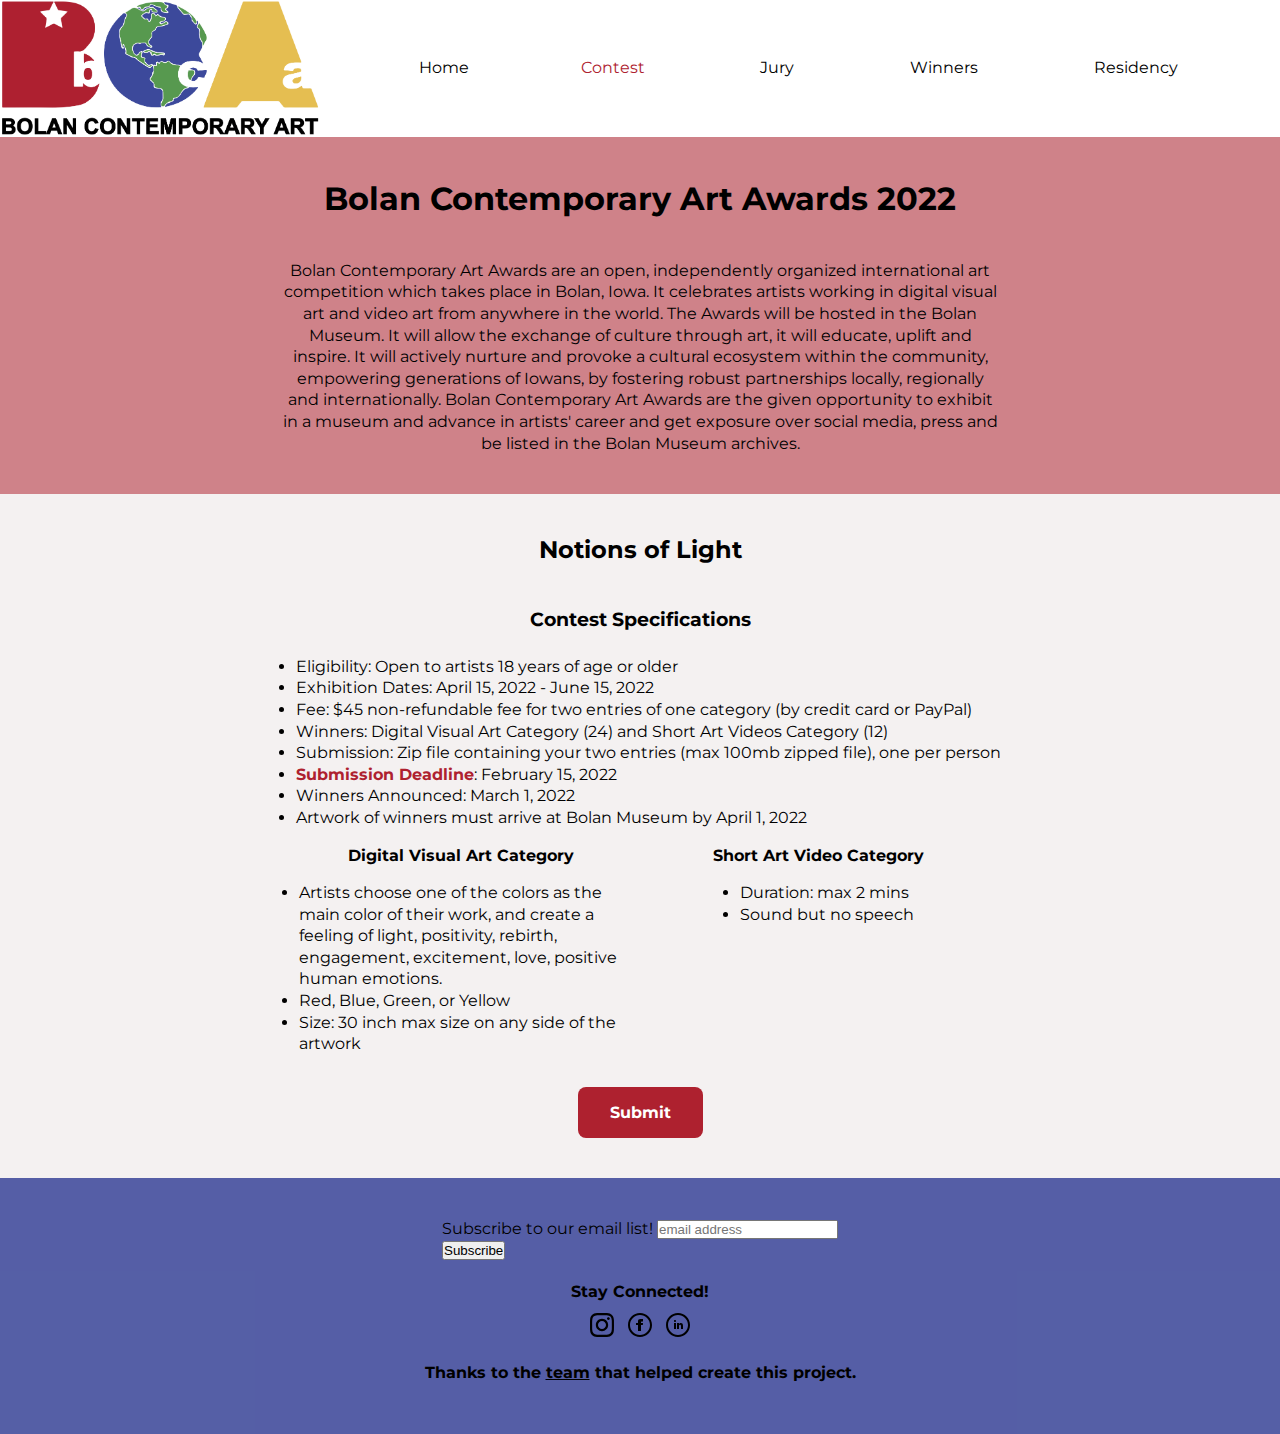
==== contest.html @ fd66742b "more call to action for CONTEST on HOME | renamed SUBMISSION to CONTEST" ====
<!DOCTYPE html>
<html lang="en">
	<head>
		<!-- Global site tag (gtag.js) - Google Analytics -->
		<script
			async
			src="https://www.googletagmanager.com/gtag/js?id=UA-205729098-1"
		></script>
		<script>
			window.dataLayer = window.dataLayer || [];
			function gtag() {
				dataLayer.push(arguments);
			}
			gtag('js', new Date());

			gtag('config', 'UA-205729098-1');
		</script>
		<meta charset="UTF-8" />
		<meta
			name="viewport"
			content="width=device-width, initial-scale=1.0, shrink-to-fit=no"
		/>
		<meta http-equiv="Cache-Control" content="no-cache" />
		<link rel="shortcut icon" href="images/favicon.png" />
		<link rel="stylesheet" href="styles/main.css" />
		<link rel="stylesheet" href="styles/headerfooter.css" />
		<link rel="stylesheet" href="styles/contest.css?v=oct15" />
		<!-- MailChimp Styles -->
		<link
			href="//cdn-images.mailchimp.com/embedcode/horizontal-slim-10_7.css"
			rel="stylesheet"
			type="text/css"
		/>
		<title>CONTEST | Bolan Museum</title>
	</head>
	<body>
		<header>
			<img
				src="images/bca_logo.png"
				alt="BCA Logo"
				onclick="window.location='index.html'"
			/>
			<nav>
				<ul>
					<li data-text="Home"><a href="index.html">Home</a></li>
					<li data-text="Contest">
						<a href="contest.html" id="activeTab">Contest</a>
					</li>
					<li data-text="Jury"><a href="jury.html">Jury</a></li>
					<li data-text="Winners"><a href="winners.html">Winners</a></li>
					<li data-text="Residency"><a href="residency.html">Residency</a></li>
				</ul>
			</nav>
		</header>
		<main>
			<section class="opening">
				<h1>Bolan Contemporary Art Awards 2022</h1>
				<p>
					Bolan Contemporary Art Awards are an open, independently organized
					international art competition which takes place in Bolan, Iowa. It
					celebrates artists working in digital visual art and video art from
					anywhere in the world. The Awards will be hosted in the Bolan Museum.
					It will allow the exchange of culture through art, it will educate,
					uplift and inspire. It will actively nurture and provoke a cultural
					ecosystem within the community, empowering generations of Iowans, by
					fostering robust partnerships locally, regionally and internationally.
					Bolan Contemporary Art Awards are the given opportunity to exhibit in
					a museum and advance in artists' career and get exposure over social
					media, press and be listed in the Bolan Museum archives.
				</p>
			</section>
			<section class="notionsLight">
				<h2>Notions of Light</h2>
				<h3>Contest Specifications</h3>
				<ul>
					<li>Eligibility: Open to artists 18 years of age or older</li>
					<li>Exhibition Dates: April 15, 2022 - June 15, 2022</li>
					<li>
						Fee: $45 non-refundable fee for two entries of one category (by
						credit card or PayPal)
					</li>
					<li>
						Winners: Digital Visual Art Category (24) and Short Art Videos
						Category (12)
					</li>
					<li>
						Submission: Zip file containing your two entries (max 100mb zipped
						file), one per person
					</li>
					<li><strong> Submission Deadline</strong>: February 15, 2022</li>
					<li>Winners Announced: March 1, 2022</li>
					<li>
						Artwork of winners must arrive at Bolan Museum by April 1, 2022
					</li>
				</ul>
				<section class="categories">
					<div class="digital">
						<h4>Digital Visual Art Category</h4>
						<ul>
							<li>
								Artists choose one of the colors as the main color of their
								work, and create a feeling of light, positivity, rebirth,
								engagement, excitement, love, positive human emotions.
							</li>
							<li>Red, Blue, Green, or Yellow</li>
							<li>Size: 30 inch max size on any side of the artwork</li>
						</ul>
					</div>
					<div class="video">
						<h4>Short Art Video Category</h4>
						<ul>
							<li>Duration: max 2 mins</li>
							<li>Sound but no speech</li>
						</ul>
					</div>
				</section>
				<button onclick="window.location='gateway.html'">Submit</button>
			</section>
		</main>
		<footer>
			<section id="mc_embed_signup">
				<form
					action="https://bolancontemporaryart.us6.list-manage.com/subscribe/post?u=6b4e39f2418471175b57dffed&amp;id=958021556c"
					method="post"
					id="mc-embedded-subscribe-form"
					name="mc-embedded-subscribe-form"
					class="validate"
					target="_blank"
					novalidate
				>
					<div id="mc_embed_signup_scroll">
						<label for="mce-EMAIL">Subscribe to our email list!</label>
						<input
							type="email"
							value=""
							name="EMAIL"
							class="email"
							id="mce-EMAIL"
							placeholder="email address"
							required
						/>
						<!-- real people should not fill this in and expect good things - do not remove this or risk form bot signups-->
						<div style="position: absolute; left: -5000px" aria-hidden="true">
							<input
								type="text"
								name="b_6b4e39f2418471175b57dffed_958021556c"
								tabindex="-1"
								value=""
							/>
						</div>
						<div class="clear">
							<input
								type="submit"
								value="Subscribe"
								name="subscribe"
								id="mc-embedded-subscribe"
								class="button"
							/>
						</div>
					</div>
				</form>
			</section>
			<section class="socialMedia">
				<h6>Stay Connected!</h6>
				<div>
					<a href="https://www.instagram.com/bolancontemporaryart">
						<img src="images/iconmonstr-instagram-11.svg" alt="Instagram" />
					</a>
					<a
						href="https://www.facebook.com/Bolan-Contemporary-Art-100434562190916"
					>
						<img src="images/iconmonstr-facebook-5.svg" alt="Facebook" />
					</a>
					<a
						href="https://www.linkedin.com/company/bolan-contemporary-art-museum"
						><img src="images/iconmonstr-linkedin-5.svg" alt="LinkedIn"
					/></a>
				</div>
			</section>
			<section class="thanks">
				<h6>
					Thanks to the <a href="thanks.html">team</a> that helped create this
					project.
				</h6>
			</section>
		</footer>
	</body>
</html>
---- styles/main.css ----
@import url('https://fonts.googleapis.com/css2?family=Montserrat:wght@400;700&display=swap');
/* @import url('https://fonts.googleapis.com/css2?family=Pacifico&text=Art%20Contest%20Now%20Open!&display=swap'); */
@import url('https://fonts.googleapis.com/css2?family=Pacifico&display=swap');

:root {
	--clrPrimary: #ae212f;
	--clrAccent: #e4bf50;
	--clrPrimaryTitle: #ae212f88;
	--clrAccentBG: #f5d36d;
	--layoutPadding: 2.5rem 1rem;
	--offWhiteBG: rgb(244, 241, 241);
	--footerBG: #3c489bdd;
}

* {
	margin: 0;
	padding: 0;
	box-sizing: border-box;
}

html {
	font-family: Montserrat, sans-serif;
	background-color: var(--offWhiteBG);
	line-height: 1.35;
}

/* GUIDELINES

• section padding: layoutPadding
• flexbox gap: 10px or space-evenly
• css comment headers: one per html section
• content left/right padding: 1rem from side of viewport
• title/h1 padding: 2.5rem total padding top and bottom
• section widths: text and some multimedia sections should have 65ch max-widths

*/
---- styles/headerfooter.css ----
/* HEADER */

header {
	display: flex;
	flex-direction: column;
}

header img {
	width: 100%;
}

header nav {
	background-color: white;
}

header nav ul {
	list-style-type: none;
	display: flex;
	/* add for og nav */
	/* flex-wrap: wrap;
	justify-content: space-evenly; */
	gap: 10px;
	padding: var(--layoutPadding);
	width: 100%;
	overflow-y: scroll; /* delete for og nav */
}

header nav li {
	display: inline-block;
	padding: 10px 20px;
	border-radius: 8px;
}

header nav a {
	text-decoration: none;
	color: black;
}

header nav li:hover a {
	color: var(--clrPrimary);
	font-weight: bold;
}

#activeTab {
	color: var(--clrPrimary);
}

/* prevents bolding on hover from causing layout shift */
header nav li::before {
	display: block;
	content: attr(data-text);
	font-weight: bold;
	height: 0;
	overflow: hidden;
	visibility: hidden;
}

@media screen and (min-width: 700px) {
	header {
		flex-direction: row;
	}

	header img {
		width: 40%;
	}

	nav {
		display: flex;
		justify-content: center;
		align-items: center;
		width: 60%;
	}

	/* styles for putting nav bar on baseline */
	/* nav {
		align-items: baseline;
	}
	header nav ul {
		padding-bottom: 0;
	} */
}

@media screen and (min-width: 1000px) {
	header img {
		width: 25%;
	}

	header nav ul {
		justify-content: space-evenly; /* delete for og nav */
	}

	nav {
		width: 75%;
	}
}

/* FOOTER */

footer {
	background-color: var(--footerBG);
	padding: var(--layoutPadding);
	display: flex;
	flex-direction: column;
	align-items: center;
	gap: 20px;
}

footer h6,
#mc_embed_signup_scroll label {
	font-size: 1rem;
	padding-bottom: 10px;
	text-align: center;
}

.socialMedia {
	display: flex;
	flex-direction: column;
	align-items: center;
}

.socialMedia a {
	text-decoration: none;
	margin: 0 5px;
}

.thanks a {
	color: black;
}
---- styles/contest.css ----
/* OPENING */

.opening {
	padding: var(--layoutPadding);
	background-color: var(--clrPrimaryTitle);
	display: flex;
	justify-content: center;
	align-items: center;
	flex-direction: column;
}

h1 {
	text-align: center;
	padding-bottom: 2.5rem;
}

p {
	text-align: center;
	max-width: 65ch;
}

/* NOTIONS OF LIGHT */

.notionsLight {
	background-color: var(--offWhiteBG);
	padding: var(--layoutPadding);
	display: flex;
	flex-direction: column;
	align-items: center;
}

.notionsLight ul {
	padding-left: 1rem;
}

.notions li {
	max-width: 65ch;
}

h2 {
	padding-bottom: 2.5rem;
	text-align: center;
}

h3 {
	text-align: center;
	padding-bottom: 1.5rem;
}

.notionsLight strong {
	color: var(--clrPrimary);
}

.categories {
	display: flex;
	flex-direction: column;
}

.categories div {
	max-width: 65ch;
}

.categories h4 {
	padding: 1rem 0;
}

button {
	padding: 1rem 2rem;
	border: none;
	border-radius: 8px;
	background-color: var(--clrPrimary);
	font-family: Montserrat;
	font-weight: bold;
	font-size: 1em;
	color: white;
	margin-top: 2rem;
	transition: transform 0.5s;
}

button:hover {
	transform: scale(1.2);
}

@media screen and (min-width: 800px) {
	.categories {
		flex-direction: row;
		justify-content: center;
		max-width: 65ch;
	}

	.categories div {
		width: 50%;
		display: flex;
		flex-direction: column;
		align-items: center;
	}

	.categories h4 {
		text-align: center;
	}

	.categories ul {
		-padding: 0 3.5rem;
	}
}
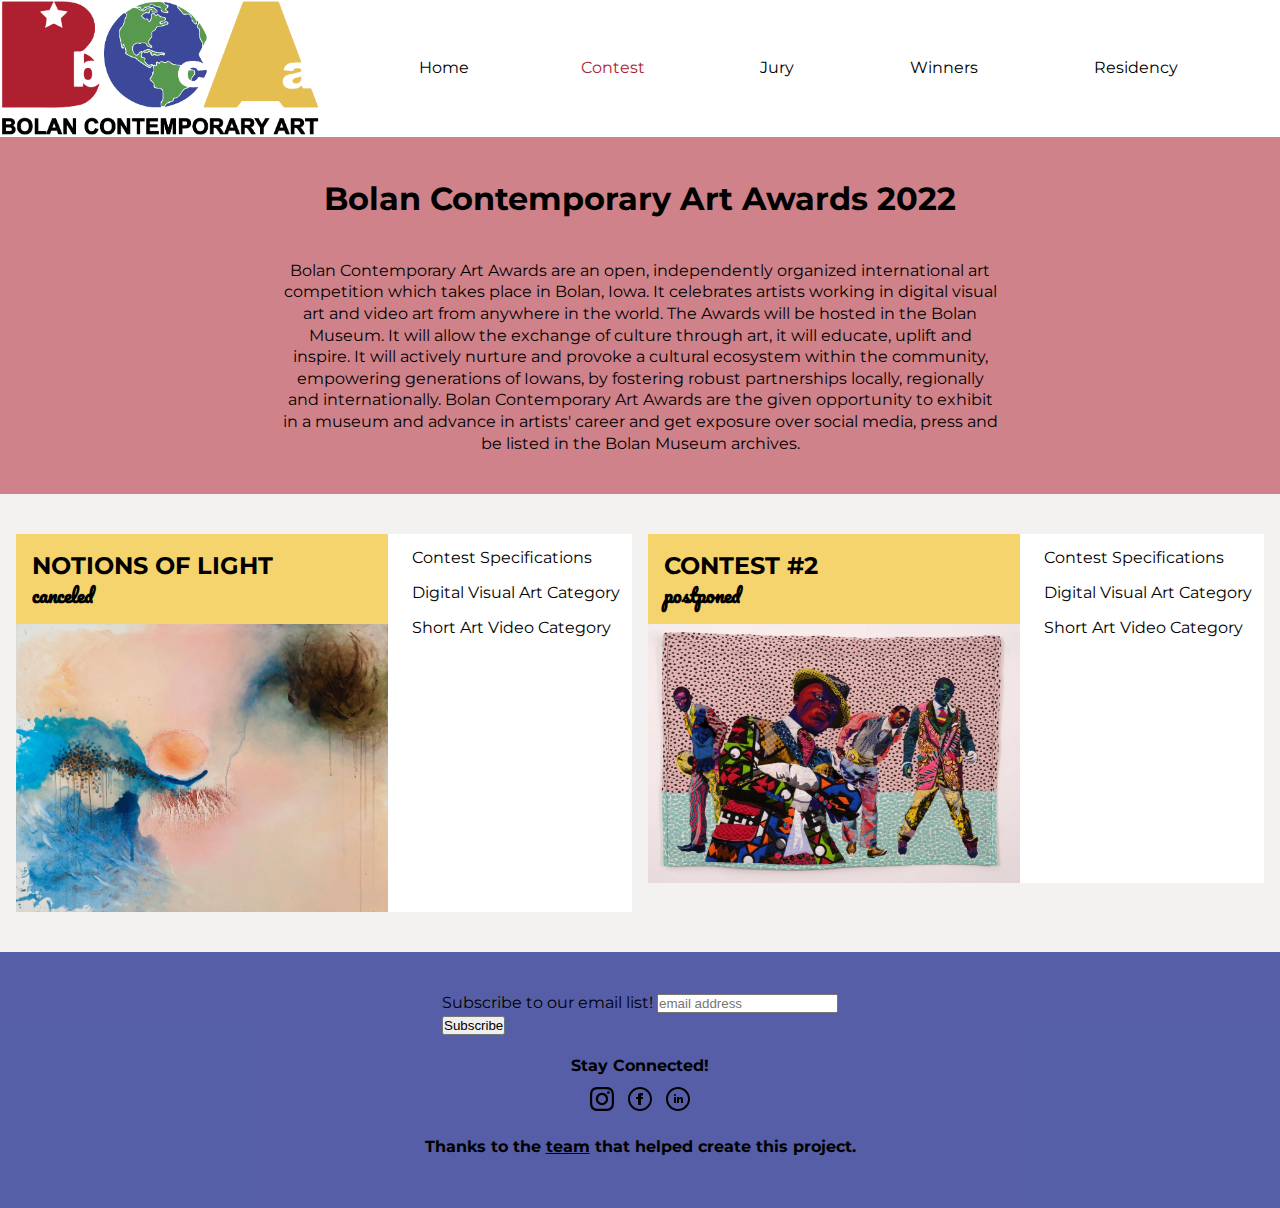
==== commit 027ac2da: "updates" ====
--- a/contest.html
+++ b/contest.html
@@ -69,52 +69,127 @@
 					media, press and be listed in the Bolan Museum archives.
 				</p>
 			</section>
-			<section class="notionsLight">
-				<h2>Notions of Light</h2>
-				<h3>Contest Specifications</h3>
-				<ul>
-					<li>Eligibility: Open to artists 18 years of age or older</li>
-					<li>Exhibition Dates: April 15, 2022 - June 15, 2022</li>
-					<li>
-						Fee: $45 non-refundable fee for two entries of one category (by
-						credit card or PayPal)
-					</li>
-					<li>
-						Winners: Digital Visual Art Category (24) and Short Art Videos
-						Category (12)
-					</li>
-					<li>
-						Submission: Zip file containing your two entries (max 100mb zipped
-						file), one per person
-					</li>
-					<li><strong> Submission Deadline</strong>: February 15, 2022</li>
-					<li>Winners Announced: March 1, 2022</li>
-					<li>
-						Artwork of winners must arrive at Bolan Museum by April 1, 2022
-					</li>
-				</ul>
-				<section class="categories">
-					<div class="digital">
-						<h4>Digital Visual Art Category</h4>
-						<ul>
-							<li>
-								Artists choose one of the colors as the main color of their
-								work, and create a feeling of light, positivity, rebirth,
-								engagement, excitement, love, positive human emotions.
-							</li>
-							<li>Red, Blue, Green, or Yellow</li>
-							<li>Size: 30 inch max size on any side of the artwork</li>
-						</ul>
-					</div>
-					<div class="video">
-						<h4>Short Art Video Category</h4>
-						<ul>
-							<li>Duration: max 2 mins</li>
-							<li>Sound but no speech</li>
-						</ul>
-					</div>
-				</section>
-				<button onclick="window.location='gateway.html'">Submit</button>
+			<section class="contest-wall">
+				<article class="contest" id="notions-of-light">
+					<section class="contest-splash">
+						<div>
+							<h2>NOTIONS OF LIGHT</h2>
+							<h3>canceled</h3>
+						</div>
+						<img src="images/cool-art-1.webp" alt="" />
+					</section>
+					<section class="contest-info">
+						<details>
+							<summary>Contest Specifications</summary>
+							<ul>
+								<li><span>Minimum Age</span> 18</li>
+								<li>
+									<span>Exhibition Dates</span> April 15, 2022 - June 15, 2022
+								</li>
+								<li><span>Fee</span> $45</li>
+								<li>
+									<span>Winners</span> Digital Visual Art (24) & Short Art
+									Videos (12)
+								</li>
+								<li>
+									<span>Submission</span> Max 100MB zip file containing both
+									pieces
+								</li>
+								<li>
+									<span class="important-info">Submission Deadline</span>
+									February 15, 2022
+								</li>
+								<li><span>Winner Announcement</span> March 01, 2022</li>
+								<li>
+									<span>Artwork Delivery</span> Pieces must arrive at Bolan
+									Museum by April 01, 2022
+								</li>
+							</ul>
+						</details>
+						<details>
+							<summary>Digital Visual Art Category</summary>
+							<ul>
+								<li>
+									Artist creates a feeling of light, positivity, rebirth,
+									engagement, excitement, love, & human emotions.
+								</li>
+								<li>
+									Artist uses Red, Green, Blue, or Yellow as the primary color
+									of their art.
+								</li>
+								<li><span>Piece Size</span> Max 30in on any side</li>
+							</ul>
+						</details>
+						<details>
+							<summary>Short Art Video Category</summary>
+							<ul>
+								<li>Artists create a video of their choice.</li>
+								<li><span>Duration</span> Max 2 minutes</li>
+								<li>Sound but no speech</li>
+							</ul>
+						</details>
+					</section>
+				</article>
+				<article class="contest" id="notions-of-light">
+					<section class="contest-splash">
+						<div>
+							<h2>CONTEST #2</h2>
+							<h3>postponed</h3>
+						</div>
+						<img src="images/cool-art-2.webp" alt="" />
+					</section>
+					<section class="contest-info">
+						<details>
+							<summary>Contest Specifications</summary>
+							<ul>
+								<li><span>Minimum Age</span> 18</li>
+								<li>
+									<span>Exhibition Dates</span> April 15, 2022 - June 15, 2022
+								</li>
+								<li><span>Fee</span> $45</li>
+								<li>
+									<span>Winners</span> Digital Visual Art (24) & Short Art
+									Videos (12)
+								</li>
+								<li>
+									<span>Submission</span> Max 100MB zip file containing both
+									pieces
+								</li>
+								<li>
+									<span class="important-info">Submission Deadline</span>
+									February 15, 2022
+								</li>
+								<li><span>Winner Announcement</span> March 01, 2022</li>
+								<li>
+									<span>Artwork Delivery</span> Pieces must arrive at Bolan
+									Museum by April 01, 2022
+								</li>
+							</ul>
+						</details>
+						<details>
+							<summary>Digital Visual Art Category</summary>
+							<ul>
+								<li>
+									Artist creates a feeling of light, positivity, rebirth,
+									engagement, excitement, love, & human emotions.
+								</li>
+								<li>
+									Artist uses Red, Green, Blue, or Yellow as the primary color
+									of their art.
+								</li>
+								<li><span>Piece Size</span> Max 30in on any side</li>
+							</ul>
+						</details>
+						<details>
+							<summary>Short Art Video Category</summary>
+							<ul>
+								<li>Artists create a video of their choice.</li>
+								<li><span>Duration</span> Max 2 minutes</li>
+								<li>Sound but no speech</li>
+							</ul>
+						</details>
+					</section>
+				</article>
 			</section>
 		</main>
 		<footer>
--- a/styles/main.css
+++ b/styles/main.css
@@ -1,5 +1,5 @@
 @import url('https://fonts.googleapis.com/css2?family=Montserrat:wght@400;700&display=swap');
-/* @import url('https://fonts.googleapis.com/css2?family=Pacifico&text=Art%20Contest%20Now%20Open!&display=swap'); */
+/* @import url('https://fonts.googleapis.com/css2?family=Pacifico&text=Contest%20Now%20Open!&display=swap'); */
 @import url('https://fonts.googleapis.com/css2?family=Pacifico&display=swap');
 
 :root {
--- a/styles/contest.css
+++ b/styles/contest.css
@@ -1,5 +1,6 @@
+@import url('https://cdn.iconmonstr.com/1.3.0/css/iconmonstr-iconic-font.min.css');
+
 /* OPENING */
-
 .opening {
 	padding: var(--layoutPadding);
 	background-color: var(--clrPrimaryTitle);
@@ -19,53 +20,104 @@
 	max-width: 65ch;
 }
 
-/* NOTIONS OF LIGHT */
+/* CONTESTS */
 
-.notionsLight {
-	background-color: var(--offWhiteBG);
-	padding: var(--layoutPadding);
+.contest-wall {
 	display: flex;
 	flex-direction: column;
 	align-items: center;
+	padding: var(--layoutPadding);
 }
 
-.notionsLight ul {
+.contest {
+	display: grid;
+	grid-template-columns: 1fr;
+	background: var(--offWhiteBG);
+	max-width: 500px;
+}
+
+.contest + .contest {
+	margin-top: 2.5rem;
+}
+
+.contest-splash {
+	max-width: 400px;
+}
+
+.contest-splash > div {
+	background: var(--clrAccentBG);
+	padding: 1em;
+	position: relative;
+}
+
+.contest-splash h2 {
+	display: inline-block;
+	max-width: 75%;
+}
+
+.contest-splash h3 {
+	max-width: 75%;
+	font-family: Pacifico;
+}
+
+.contest-splash img {
+	width: 100%;
+	display: block;
+}
+
+.contest-info {
+	background: white;
+}
+
+.contest-info details {
+	padding: 0.75em;
+	line-height: 1.45;
+}
+.contest-info details + details {
+	padding-top: 0;
+}
+
+.contest-info details[open] summary {
+	font-weight: bold;
+	color: var(--footerBG);
+}
+
+.contest-info details summary ~ * {
+	transform: scaleY(0);
+	transform-origin: top;
+	transition: 0.35s transform;
+}
+.contest-info details[open] summary ~ * {
+	transform: scaleY(1);
+}
+
+.contest-info summary::marker {
+	content: '\e001 \0020';
+	font-family: 'iconmonstr-iconic-font';
+	font-size: 0.75em;
+}
+.contest-info details[open] summary::marker {
+	content: '\e003 \0020';
+}
+
+.contest-info ul {
 	padding-left: 1rem;
 }
 
-.notions li {
-	max-width: 65ch;
+.contest-info li {
+	list-style: none;
 }
 
-h2 {
-	padding-bottom: 2.5rem;
-	text-align: center;
+.contest-info li span {
+	font-weight: bold;
 }
 
-h3 {
-	text-align: center;
-	padding-bottom: 1.5rem;
-}
-
-.notionsLight strong {
+.important-info {
 	color: var(--clrPrimary);
 }
 
-.categories {
-	display: flex;
-	flex-direction: column;
-}
-
-.categories div {
-	max-width: 65ch;
-}
-
-.categories h4 {
-	padding: 1rem 0;
-}
-
 button {
-	padding: 1rem 2rem;
+	padding: 0.75em 1.5em;
 	border: none;
 	border-radius: 8px;
 	background-color: var(--clrPrimary);
@@ -73,33 +125,40 @@
 	font-weight: bold;
 	font-size: 1em;
 	color: white;
-	margin-top: 2rem;
 	transition: transform 0.5s;
+	position: absolute;
+	right: 1em;
+	top: 50%;
+	transform: translateY(-50%);
+}
+button:hover {
+	transform: translateY(-50%) scale(1.2);
 }
 
-button:hover {
-	transform: scale(1.2);
+@media screen and (min-width: 750px) {
+	.contest {
+		max-width: 750px;
+		grid-template-columns: auto auto;
+	}
+
+	.contest-splash {
+		grid-column: 1 / 2;
+	}
+
+	.contest-info {
+		grid-column: 2 / 3;
+		max-width: 30ch;
+	}
 }
 
-@media screen and (min-width: 800px) {
-	.categories {
+@media screen and (min-width: 1250px) {
+	.contest-wall {
 		flex-direction: row;
-		justify-content: center;
-		max-width: 65ch;
+		justify-content: space-evenly;
+		align-items: flex-start;
 	}
 
-	.categories div {
-		width: 50%;
-		display: flex;
-		flex-direction: column;
-		align-items: center;
-	}
-
-	.categories h4 {
-		text-align: center;
-	}
-
-	.categories ul {
-		-padding: 0 3.5rem;
+	.contest + .contest {
+		margin: 0 0 0 1rem;
 	}
 }
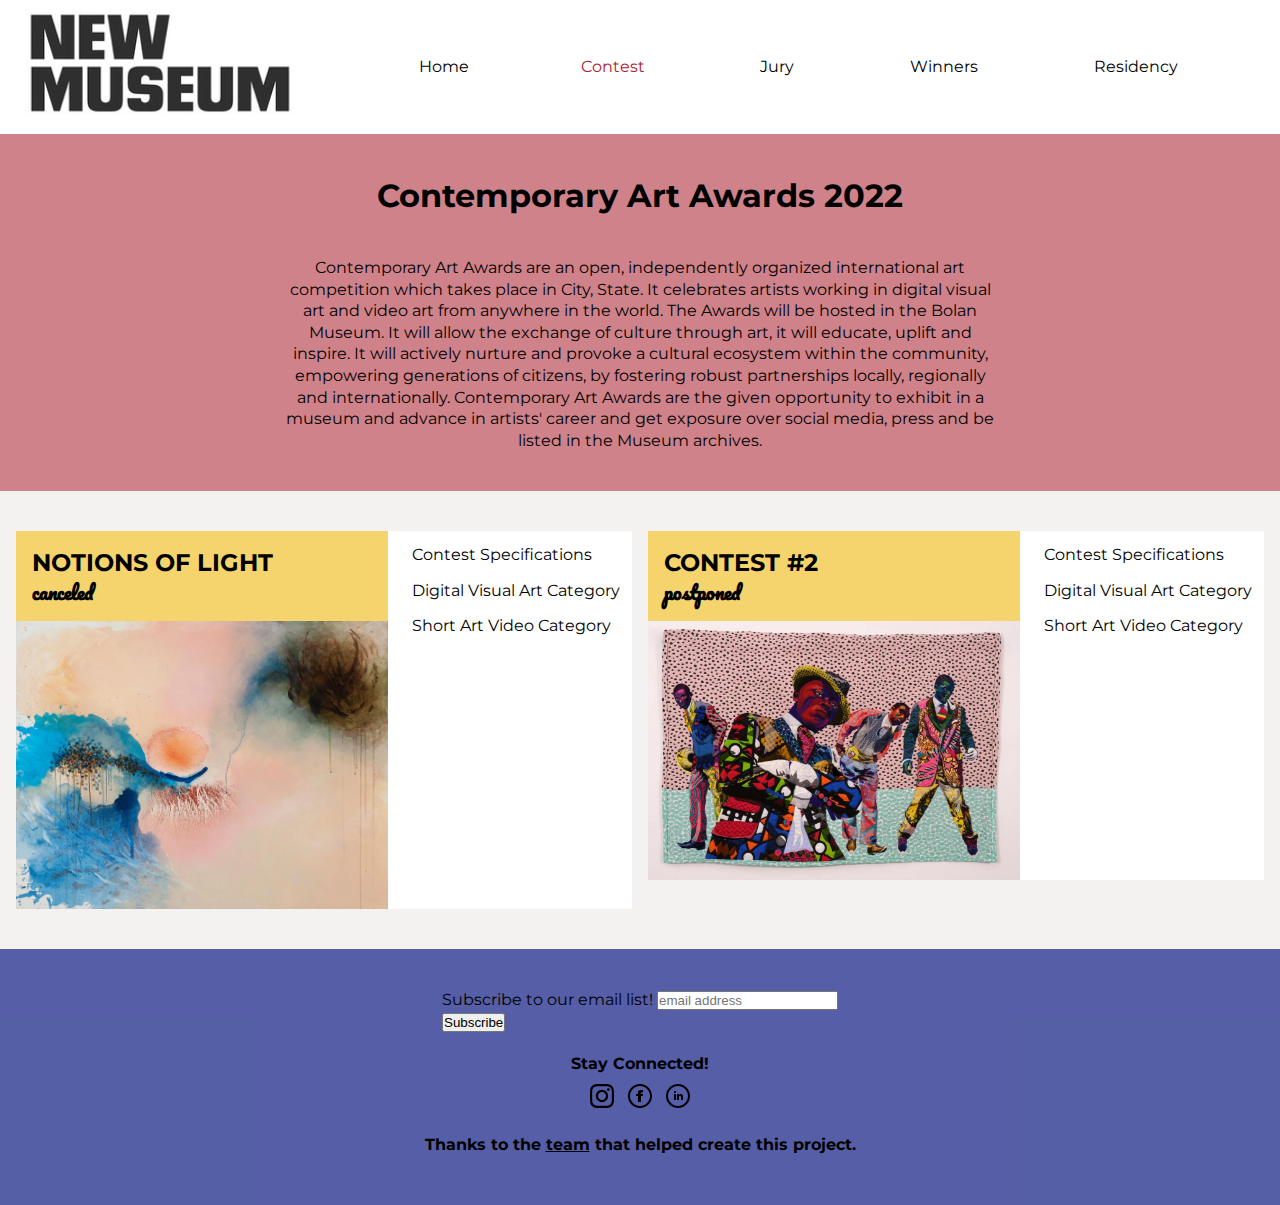
==== commit 154aa75c: "website anonymized" ====
--- a/contest.html
+++ b/contest.html
@@ -1,20 +1,6 @@
 <!DOCTYPE html>
 <html lang="en">
 	<head>
-		<!-- Global site tag (gtag.js) - Google Analytics -->
-		<script
-			async
-			src="https://www.googletagmanager.com/gtag/js?id=UA-205729098-1"
-		></script>
-		<script>
-			window.dataLayer = window.dataLayer || [];
-			function gtag() {
-				dataLayer.push(arguments);
-			}
-			gtag('js', new Date());
-
-			gtag('config', 'UA-205729098-1');
-		</script>
 		<meta charset="UTF-8" />
 		<meta
 			name="viewport"
@@ -31,13 +17,13 @@
 			rel="stylesheet"
 			type="text/css"
 		/>
-		<title>CONTEST | Bolan Museum</title>
+		<title>CONTEST | Art Museum</title>
 	</head>
 	<body>
 		<header>
 			<img
-				src="images/bca_logo.png"
-				alt="BCA Logo"
+				src="images/museum-logo.jpg"
+				alt="Museum Logo"
 				onclick="window.location='index.html'"
 			/>
 			<nav>
@@ -47,26 +33,28 @@
 						<a href="contest.html" id="activeTab">Contest</a>
 					</li>
 					<li data-text="Jury"><a href="jury.html">Jury</a></li>
-					<li data-text="Winners"><a href="winners.html">Winners</a></li>
+					<li data-text="Winners">
+						<a href="winners.html">Winners</a>
+					</li>
 					<li data-text="Residency"><a href="residency.html">Residency</a></li>
 				</ul>
 			</nav>
 		</header>
 		<main>
 			<section class="opening">
-				<h1>Bolan Contemporary Art Awards 2022</h1>
+				<h1>Contemporary Art Awards 2022</h1>
 				<p>
-					Bolan Contemporary Art Awards are an open, independently organized
-					international art competition which takes place in Bolan, Iowa. It
+					Contemporary Art Awards are an open, independently organized
+					international art competition which takes place in City, State. It
 					celebrates artists working in digital visual art and video art from
 					anywhere in the world. The Awards will be hosted in the Bolan Museum.
 					It will allow the exchange of culture through art, it will educate,
 					uplift and inspire. It will actively nurture and provoke a cultural
-					ecosystem within the community, empowering generations of Iowans, by
+					ecosystem within the community, empowering generations of citizens, by
 					fostering robust partnerships locally, regionally and internationally.
-					Bolan Contemporary Art Awards are the given opportunity to exhibit in
-					a museum and advance in artists' career and get exposure over social
-					media, press and be listed in the Bolan Museum archives.
+					Contemporary Art Awards are the given opportunity to exhibit in a
+					museum and advance in artists' career and get exposure over social
+					media, press and be listed in the Museum archives.
 				</p>
 			</section>
 			<section class="contest-wall">
@@ -101,8 +89,8 @@
 								</li>
 								<li><span>Winner Announcement</span> March 01, 2022</li>
 								<li>
-									<span>Artwork Delivery</span> Pieces must arrive at Bolan
-									Museum by April 01, 2022
+									<span>Artwork Delivery</span> Pieces must arrive at Museum by
+									April 01, 2022
 								</li>
 							</ul>
 						</details>
@@ -195,7 +183,7 @@
 		<footer>
 			<section id="mc_embed_signup">
 				<form
-					action="https://bolancontemporaryart.us6.list-manage.com/subscribe/post?u=6b4e39f2418471175b57dffed&amp;id=958021556c"
+					action=""
 					method="post"
 					id="mc-embedded-subscribe-form"
 					name="mc-embedded-subscribe-form"
@@ -238,16 +226,13 @@
 			<section class="socialMedia">
 				<h6>Stay Connected!</h6>
 				<div>
-					<a href="https://www.instagram.com/bolancontemporaryart">
+					<a href="https://www.instagram.com">
 						<img src="images/iconmonstr-instagram-11.svg" alt="Instagram" />
 					</a>
-					<a
-						href="https://www.facebook.com/Bolan-Contemporary-Art-100434562190916"
-					>
+					<a href="https://www.facebook.com">
 						<img src="images/iconmonstr-facebook-5.svg" alt="Facebook" />
 					</a>
-					<a
-						href="https://www.linkedin.com/company/bolan-contemporary-art-museum"
+					<a href="https://www.linkedin.com"
 						><img src="images/iconmonstr-linkedin-5.svg" alt="LinkedIn"
 					/></a>
 				</div>
--- a/styles/main.css
+++ b/styles/main.css
@@ -1,5 +1,4 @@
 @import url('https://fonts.googleapis.com/css2?family=Montserrat:wght@400;700&display=swap');
-/* @import url('https://fonts.googleapis.com/css2?family=Pacifico&text=Contest%20Now%20Open!&display=swap'); */
 @import url('https://fonts.googleapis.com/css2?family=Pacifico&display=swap');
 
 :root {
